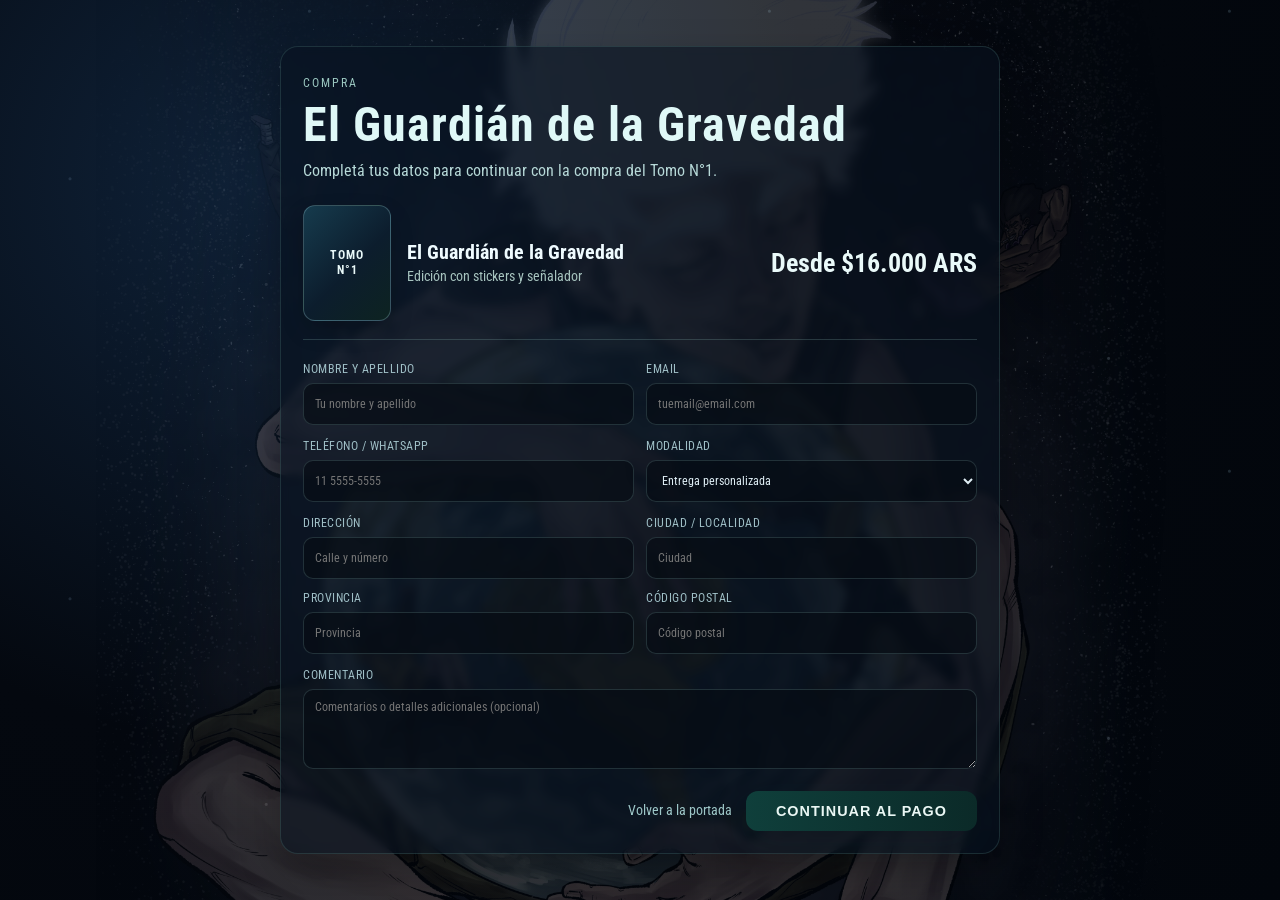
==== compra.html @ 84352b00 "Add files via upload" ====
<!DOCTYPE html>
<html lang="es">
<head>
  <meta charset="utf-8" />
  <meta name="viewport" content="width=device-width, initial-scale=1" />
  <title>Comprar — El Guardián de la Gravedad</title>
  <meta name="description" content="Formulario de compra de El Guardián de la Gravedad." />
  <link rel="preconnect" href="https://fonts.googleapis.com">
  <link rel="preconnect" href="https://fonts.gstatic.com" crossorigin>
  <link href="https://fonts.googleapis.com/css2?family=Roboto+Condensed:wght@300;400;700&display=swap" rel="stylesheet">
  <style>
    * { box-sizing: border-box; margin: 0; padding: 0; }
    html, body { height: 100%; }
    html { scroll-behavior: smooth; }
    body {
      font-family: 'Roboto Condensed', sans-serif;
      background: radial-gradient(circle at 20% 20%, #10233a 0%, #04080f 45%, #02060c 100%);
      color: #cfdde7;
      -webkit-font-smoothing: antialiased;
      -moz-osx-font-smoothing: grayscale;
      overflow-x: hidden;
      min-height: 100vh;
      display: flex;
      align-items: center;
      justify-content: center;
      padding: 32px 18px;
      word-break: normal;
      overflow-wrap: break-word;
      hyphens: none;
    }

    body *, .purchase-card *, .field *, .book-meta * {
      word-break: normal;
      overflow-wrap: break-word;
      hyphens: none;
    }

    body::before {
      content: "";
      position: fixed;
      inset: 0;
      background-image: url("Ilustración El Guardian WEB.webp");
      background-repeat: no-repeat;
      background-position: center;
      background-size: 85vw auto;
      opacity: 0.18;
      z-index: -1;
      pointer-events: none;
    }

    body::after {
      content: "";
      position: fixed;
      inset: -10% -6%;
      z-index: -2;
      pointer-events: none;
      opacity: 0.42;
      background-image:
        radial-gradient(circle at 12% 18%, rgba(210,236,255,0.45) 0 1px, transparent 2px),
        radial-gradient(circle at 84% 22%, rgba(184,230,255,0.38) 0 1px, transparent 2px),
        radial-gradient(circle at 66% 72%, rgba(241,247,255,0.32) 0 1px, transparent 2px),
        radial-gradient(circle at 35% 64%, rgba(180,220,255,0.3) 0 1px, transparent 2px),
        radial-gradient(circle at 92% 84%, rgba(240,247,255,0.34) 0 1px, transparent 2px);
      background-size: 380px 380px, 460px 460px, 520px 520px, 420px 420px, 560px 560px;
    }

    .page-shell {
      width: min(100%, 760px);
      display: flex;
      justify-content: center;
      min-width: 0;
    }

    .purchase-card {
      width: min(100%, 720px);
      max-width: 100%;
      background: rgba(8, 18, 32, 0.58);
      border: 1px solid rgba(110, 168, 161, 0.2);
      border-radius: 18px;
      box-shadow: 0 16px 40px rgba(0, 0, 0, 0.25);
      padding: 28px 22px 22px;
      backdrop-filter: blur(4px);
      min-width: 0;
    }

    .eyebrow {
      font-size: 0.78rem;
      letter-spacing: 2px;
      text-transform: uppercase;
      color: #9bc7c0;
      margin-bottom: 10px;
    }

    h1 {
      font-size: clamp(2rem, 4vw, 3rem);
      color: #dff8f7;
      letter-spacing: 1px;
      margin-bottom: 8px;
      line-height: 1.05;
      max-width: 100%;
      white-space: normal;
      overflow-wrap: break-word;
    }

    .subtitle {
      color: #b7d9d8;
      font-size: 1rem;
      margin-bottom: 22px;
      line-height: 1.5;
      max-width: 100%;
      white-space: normal;
    }

    .product-row {
      display: flex;
      align-items: center;
      justify-content: space-between;
      gap: 18px;
      flex-wrap: wrap;
      margin-bottom: 22px;
      padding-bottom: 18px;
      border-bottom: 1px solid rgba(160, 214, 209, 0.2);
      min-width: 0;
    }

    .book {
      display: flex;
      align-items: center;
      gap: 16px;
      min-width: 0;
      flex: 1 1 280px;
    }

    .book-cover {
      width: 88px;
      height: 116px;
      border-radius: 12px;
      background: linear-gradient(135deg, #163b4d, #0c1d2d 55%, #0d2321 100%);
      display: grid;
      place-items: center;
      border: 1px solid rgba(167, 220, 227, 0.28);
      box-shadow: 0 10px 22px rgba(0,0,0,0.18);
      color: #e8f8f8;
      font-weight: 700;
      letter-spacing: 1px;
      text-align: center;
      padding: 10px;
      font-size: 0.75rem;
      line-height: 1.2;
    }

    .book-meta {
      min-width: 0;
      flex: 1 1 180px;
    }

    .book-meta strong {
      display: block;
      font-size: clamp(1rem, 2vw, 1.25rem);
      color: #effbff;
      margin-bottom: 4px;
      white-space: normal;
      line-height: 1.2;
    }

    .book-meta span {
      color: #a7c4bf;
      font-size: 0.9rem;
      display: block;
      white-space: normal;
    }

    .price {
      font-size: clamp(1.3rem, 2vw, 1.6rem);
      font-weight: 700;
      color: #eafafa;
      white-space: normal;
    }

    form {
      display: grid;
      gap: 14px;
    }

    .row {
      display: grid;
      grid-template-columns: repeat(2, minmax(0, 1fr));
      gap: 12px;
    }

    .field {
      display: flex;
      flex-direction: column;
      gap: 7px;
      color: #9fbfc6;
      font-size: 0.76rem;
      text-transform: uppercase;
      letter-spacing: 0.5px;
    }

    .field input,
    .field select,
    .field textarea {
      width: 100%;
      border: 1px solid rgba(144, 194, 190, 0.2);
      border-radius: 10px;
      padding: 10px 11px;
      background: rgba(6, 12, 20, 0.7);
      color: #dfeef5;
      font: inherit;
      resize: vertical;
      min-height: 42px;
    }

    .field textarea { min-height: 80px; }
    .field input:focus,
    .field select:focus,
    .field textarea:focus {
      outline: none;
      border-color: rgba(149, 211, 206, 0.75);
      box-shadow: 0 0 0 2px rgba(134, 208, 201, 0.14);
    }

    .field.full { grid-column: 1 / -1; }

    .shipping-row {
      display: grid;
      grid-template-columns: repeat(2, minmax(0, 1fr));
      gap: 12px;
    }

    .actions {
      margin-top: 8px;
      display: flex;
      justify-content: flex-end;
      align-items: center;
      gap: 14px;
      flex-wrap: wrap;
    }

    .btn-comprar {
      display: inline-block;
      padding: 12px 30px;
      background: linear-gradient(90deg, #0f3f3b 0%, #0b2a28 100%);
      color: #eaf7f4;
      border: none;
      border-radius: 12px;
      font-weight: 700;
      letter-spacing: 1px;
      text-decoration: none;
      font-size: 0.9rem;
      text-transform: uppercase;
      box-shadow: 0 12px 36px rgba(8,36,34,0.2);
      transition: transform 160ms ease, box-shadow 160ms ease, filter 160ms ease;
      cursor: pointer;
    }

    .btn-comprar:hover,
    .btn-comprar:focus {
      transform: translateY(-1px);
      filter: brightness(1.04);
    }

    .secondary-link {
      color: #9ec7c8;
      text-decoration: none;
      font-size: 0.9rem;
    }

    .compra-error {
      color: #ffd9d9;
      font-size: 0.9rem;
      margin-top: 10px;
      min-height: 20px;
    }

    @media (max-width: 640px) {
      .row,
      .shipping-row {
        grid-template-columns: 1fr;
      }

      .purchase-card {
        padding: 24px 16px 18px;
      }

      .product-row {
        align-items: flex-start;
      }

      .book {
        flex-direction: column;
        align-items: flex-start;
      }

      .book-cover {
        width: 96px;
        height: 122px;
      }

      .actions {
        justify-content: stretch;
      }

      .btn-comprar {
        width: 100%;
        text-align: center;
      }
    }
  </style>
</head>
<body>
  <main class="page-shell">
    <section class="purchase-card" aria-labelledby="purchase-title">
      <div class="eyebrow">Compra</div>
      <h1 id="purchase-title">El Guardián de la Gravedad</h1>
      <p class="subtitle">Completá tus datos para continuar con la compra del Tomo N°1.</p>

      <div class="product-row">
        <div class="book">
          <div class="book-cover">TOMO<br>N°1</div>
          <div class="book-meta">
            <strong>El Guardián de la Gravedad</strong>
            <span>Edición con stickers y señalador</span>
          </div>
        </div>
        <div class="price">Desde $16.000 ARS</div>
      </div>

      <form id="checkout-form" novalidate>
        <div class="row">
          <label class="field">
            <span>Nombre y apellido</span>
            <input id="customer_name" name="customer_name" type="text" placeholder="Tu nombre y apellido" required>
          </label>
          <label class="field">
            <span>Email</span>
            <input id="customer_email" name="customer_email" type="email" placeholder="tuemail@email.com" required>
          </label>
        </div>

        <div class="row">
          <label class="field">
            <span>Teléfono / WhatsApp</span>
            <input id="customer_phone" name="customer_phone" type="tel" placeholder="11 5555-5555" required>
          </label>
          <label class="field">
            <span>Modalidad</span>
            <select id="delivery_method" name="delivery_method" required>
              <option value="entrega_personalizada">Entrega personalizada</option>
              <option value="envio_personalizado">Envío personalizado</option>
            </select>
          </label>
        </div>

        <div id="shipping-fields" class="shipping-row" hidden>
          <label class="field">
            <span>Dirección</span>
            <input id="shipping_address" name="shipping_address" type="text" placeholder="Calle y número">
          </label>
          <label class="field">
            <span>Ciudad / localidad</span>
            <input id="shipping_city" name="shipping_city" type="text" placeholder="Ciudad">
          </label>
          <label class="field">
            <span>Provincia</span>
            <input id="shipping_province" name="shipping_province" type="text" placeholder="Provincia">
          </label>
          <label class="field">
            <span>Código postal</span>
            <input id="shipping_postal_code" name="shipping_postal_code" type="text" placeholder="Código postal">
          </label>
        </div>

        <label class="field full">
          <span>Comentario</span>
          <textarea id="customer_note" name="customer_note" placeholder="Comentarios o detalles adicionales (opcional)"></textarea>
        </label>

        <div class="actions">
          <a class="secondary-link" href="index.html">Volver a la portada</a>
          <button id="compra-btn" class="btn-comprar" type="submit">Continuar al pago</button>
        </div>
      </form>

      <p id="compra-error" class="compra-error" aria-live="polite" hidden></p>
    </section>
  </main>

  <script>
    const CHECKOUT_BACKEND_URL = 'https://mercadopago-backend-five.vercel.app';
    const compraBtn = document.getElementById('compra-btn');
    const compraError = document.getElementById('compra-error');
    const deliveryMethodSelect = document.getElementById('delivery_method');
    const shippingFields = document.getElementById('shipping-fields');

    function toggleShippingFields() {
      if (!shippingFields || !deliveryMethodSelect) return;
      shippingFields.hidden = deliveryMethodSelect.value !== 'envio_personalizado';
    }

    if (deliveryMethodSelect) {
      deliveryMethodSelect.addEventListener('change', toggleShippingFields);
      toggleShippingFields();
    }

    function getCheckoutPayload() {
      const customerName = document.getElementById('customer_name')?.value.trim() || '';
      const customerEmail = document.getElementById('customer_email')?.value.trim() || '';
      const customerPhone = document.getElementById('customer_phone')?.value.trim() || '';
      const deliveryMethod = deliveryMethodSelect ? deliveryMethodSelect.value : 'entrega_personalizada';
      const shippingAddress = document.getElementById('shipping_address')?.value.trim() || '';
      const shippingCity = document.getElementById('shipping_city')?.value.trim() || '';
      const shippingProvince = document.getElementById('shipping_province')?.value.trim() || '';
      const shippingPostalCode = document.getElementById('shipping_postal_code')?.value.trim() || '';
      const customerNote = document.getElementById('customer_note')?.value.trim() || '';

      if (!customerName || !customerEmail || !customerPhone || !deliveryMethod) {
        throw new Error('Completá tu nombre, email, teléfono y modalidad de entrega.');
      }

      if (!/^[^\s@]+@[^\s@]+\.[^\s@]+$/.test(customerEmail)) {
        throw new Error('Ingresá un email válido.');
      }

      if (deliveryMethod === 'envio_personalizado') {
        if (!shippingAddress || !shippingCity || !shippingProvince || !shippingPostalCode) {
          throw new Error('Para envío personalizado, completá dirección, ciudad, provincia y código postal.');
        }
      }

      return {
        customer_name: customerName,
        customer_email: customerEmail,
        customer_phone: customerPhone,
        delivery_method: deliveryMethod,
        shipping_address: deliveryMethod === 'envio_personalizado' ? shippingAddress : null,
        shipping_city: deliveryMethod === 'envio_personalizado' ? shippingCity : null,
        shipping_province: deliveryMethod === 'envio_personalizado' ? shippingProvince : null,
        shipping_postal_code: deliveryMethod === 'envio_personalizado' ? shippingPostalCode : null,
        customer_note: customerNote || null,
      };
    }

    function setButtonState(isLoading) {
      if (!compraBtn) return;
      compraBtn.disabled = isLoading;
      compraBtn.textContent = isLoading ? 'Procesando...' : 'Continuar al pago';
    }

    if (compraBtn) {
      compraBtn.addEventListener('click', function (event) {
        event.preventDefault();
        if (compraBtn.disabled) return;

        if (compraError) compraError.hidden = true;

        try {
          const payload = getCheckoutPayload();
          setButtonState(true);

          fetch(CHECKOUT_BACKEND_URL + '/api/create-order', {
            method: 'POST',
            headers: { 'Content-Type': 'application/json' },
            body: JSON.stringify(payload),
          })
            .then(function (response) {
              if (!response.ok) throw new Error('create-order respondió ' + response.status);
              return response.json();
            })
            .then(function (data) {
              if (!data || !data.checkout_url) throw new Error('Respuesta sin checkout_url');
              window.location.href = data.checkout_url;
            })
            .catch(function (error) {
              console.error('No se pudo iniciar la compra:', error);
              if (compraError) {
                compraError.textContent = error?.message || 'No pudimos conectar con el checkout. Probá de nuevo en unos segundos.';
                compraError.hidden = false;
              }
              setButtonState(false);
            });
        } catch (error) {
          console.error('Validación del formulario fallida:', error);
          if (compraError) {
            compraError.textContent = error.message || 'Completá los datos requeridos.';
            compraError.hidden = false;
          }
          setButtonState(false);
        }
      });
    }
  </script>
</body>
</html>
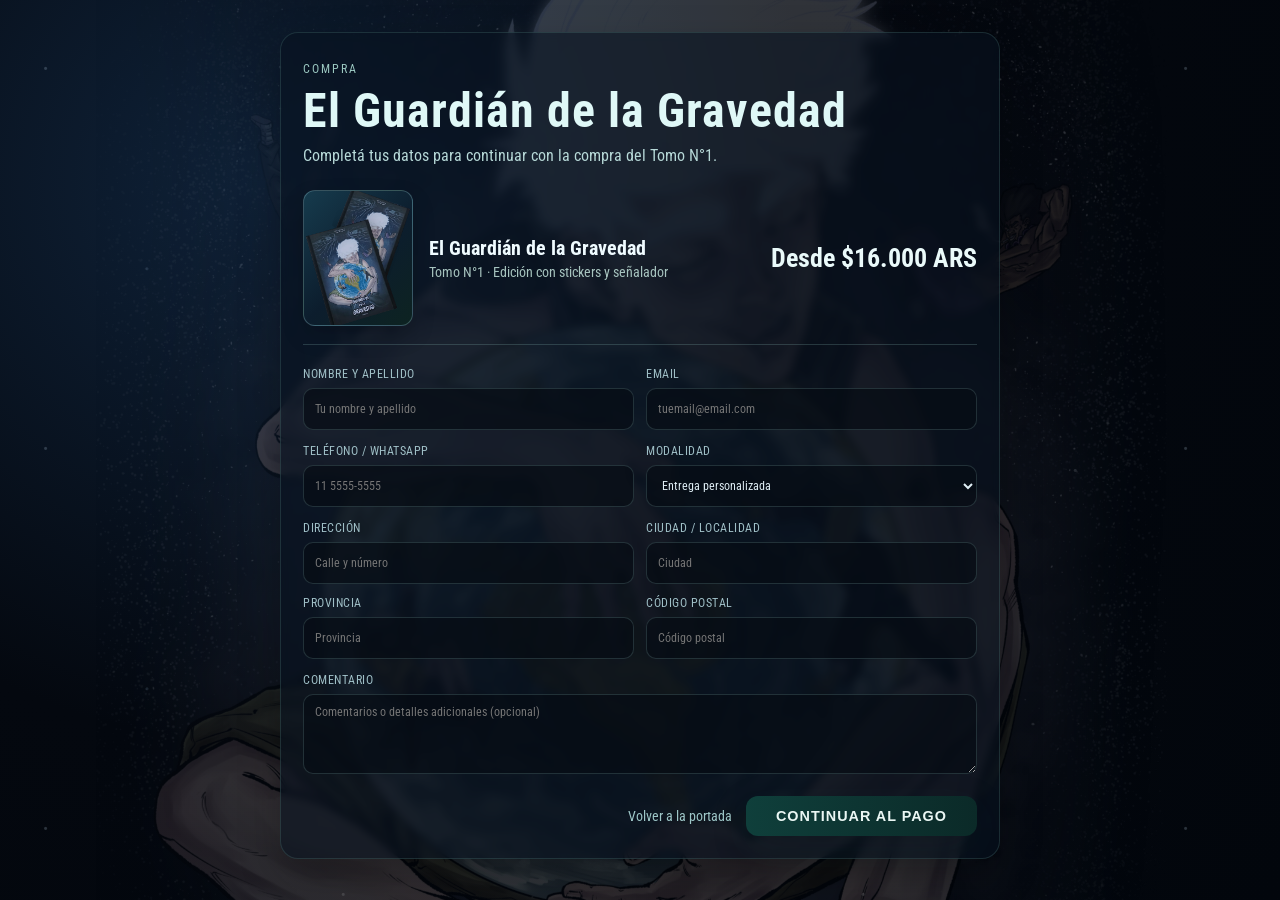
==== commit f17a356f: "Add files via upload" ====
--- a/compra.html
+++ b/compra.html
@@ -15,15 +15,14 @@
     body {
       font-family: 'Roboto Condensed', sans-serif;
       background: radial-gradient(circle at 20% 20%, #10233a 0%, #04080f 45%, #02060c 100%);
+      background-attachment: fixed;
       color: #cfdde7;
       -webkit-font-smoothing: antialiased;
       -moz-osx-font-smoothing: grayscale;
       overflow-x: hidden;
       min-height: 100vh;
-      display: flex;
-      align-items: center;
-      justify-content: center;
-      padding: 32px 18px;
+      display: block;
+      padding: 32px 18px 40px;
       word-break: normal;
       overflow-wrap: break-word;
       hyphens: none;
@@ -38,20 +37,30 @@
     body::before {
       content: "";
       position: fixed;
-      inset: 0;
+      top: 0;
+      left: 0;
+      width: 100vw;
+      height: 100vh;
       background-image: url("Ilustración El Guardian WEB.webp");
       background-repeat: no-repeat;
-      background-position: center;
+      background-position: center center;
       background-size: 85vw auto;
+      background-attachment: fixed;
       opacity: 0.18;
       z-index: -1;
       pointer-events: none;
+      will-change: transform, opacity;
+      transform: translateZ(0);
+      backface-visibility: hidden;
     }
 
     body::after {
       content: "";
       position: fixed;
-      inset: -10% -6%;
+      top: 0;
+      left: 0;
+      width: 100vw;
+      height: 100vh;
       z-index: -2;
       pointer-events: none;
       opacity: 0.42;
@@ -62,6 +71,11 @@
         radial-gradient(circle at 35% 64%, rgba(180,220,255,0.3) 0 1px, transparent 2px),
         radial-gradient(circle at 92% 84%, rgba(240,247,255,0.34) 0 1px, transparent 2px);
       background-size: 380px 380px, 460px 460px, 520px 520px, 420px 420px, 560px 560px;
+      background-repeat: repeat;
+      background-attachment: fixed;
+      will-change: transform, opacity;
+      transform: translateZ(0);
+      backface-visibility: hidden;
     }
 
     .page-shell {
@@ -69,6 +83,7 @@
       display: flex;
       justify-content: center;
       min-width: 0;
+      margin: 0 auto;
     }
 
     .purchase-card {
@@ -81,6 +96,7 @@
       padding: 28px 22px 22px;
       backdrop-filter: blur(4px);
       min-width: 0;
+      margin: 0 auto;
     }
 
     .eyebrow {
@@ -132,21 +148,15 @@
     }
 
     .book-cover {
-      width: 88px;
-      height: 116px;
+      width: 110px;
+      height: 136px;
       border-radius: 12px;
-      background: linear-gradient(135deg, #163b4d, #0c1d2d 55%, #0d2321 100%);
-      display: grid;
-      place-items: center;
+      object-fit: cover;
+      display: block;
       border: 1px solid rgba(167, 220, 227, 0.28);
       box-shadow: 0 10px 22px rgba(0,0,0,0.18);
-      color: #e8f8f8;
-      font-weight: 700;
-      letter-spacing: 1px;
-      text-align: center;
-      padding: 10px;
-      font-size: 0.75rem;
-      line-height: 1.2;
+      background: linear-gradient(135deg, #163b4d, #0c1d2d 55%, #0d2321 100%);
+      flex-shrink: 0;
     }
 
     .book-meta {
@@ -318,10 +328,10 @@
 
       <div class="product-row">
         <div class="book">
-          <div class="book-cover">TOMO<br>N°1</div>
+          <img class="book-cover" src="COMPRA/Foto compra 1.png" alt="Portada del tomo 1 de El Guardián de la Gravedad" loading="eager" />
           <div class="book-meta">
             <strong>El Guardián de la Gravedad</strong>
-            <span>Edición con stickers y señalador</span>
+            <span>Tomo N°1 · Edición con stickers y señalador</span>
           </div>
         </div>
         <div class="price">Desde $16.000 ARS</div>
